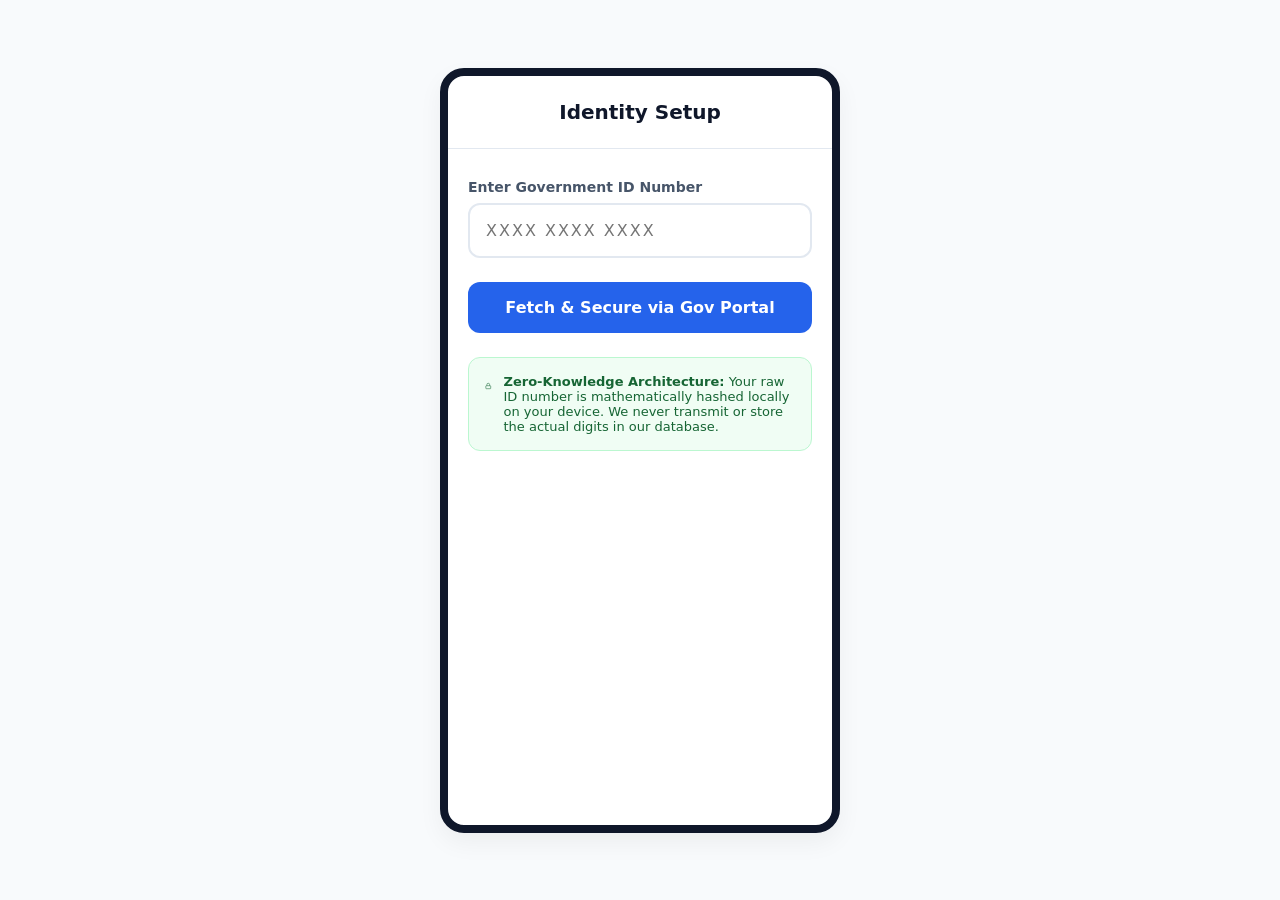
==== register.html @ 55530c34 "registration added" ====
<!DOCTYPE html>
<html lang="en">
<head>
    <meta charset="UTF-8">
    <meta name="viewport" content="width=device-width, initial-scale=1.0">
    <title>SecureStay - Gov ID Registration</title>
    <style>
        * { margin: 0; padding: 0; box-sizing: border-box; font-family: 'Segoe UI', system-ui, sans-serif; }
        body { background-color: #f8fafc; display: flex; justify-content: center; align-items: center; min-height: 100vh; }
        
        /* Mobile Container */
        .app-container {
            background-color: #ffffff;
            width: 100%;
            max-width: 400px;
            height: 100vh;
            max-height: 800px;
            box-shadow: 0 10px 25px rgba(0, 0, 0, 0.05);
            display: flex;
            flex-direction: column;
            position: relative;
        }
        @media (min-width: 450px) {
            .app-container { height: 85vh; border-radius: 24px; border: 8px solid #0f172a; }
        }

        .header { padding: 24px 20px; text-align: center; border-bottom: 1px solid #e2e8f0; }
        .header-title { font-size: 20px; font-weight: 700; color: #0f172a; }

        .content { padding: 30px 20px; flex: 1; }
        
        .form-group { margin-bottom: 24px; }
        .label { display: block; font-size: 14px; font-weight: 600; color: #475569; margin-bottom: 8px; }
        
        .input-field {
            width: 100%; padding: 16px; font-size: 16px;
            border: 2px solid #e2e8f0; border-radius: 12px;
            outline: none; transition: border-color 0.2s;
            letter-spacing: 2px;
        }
        .input-field:focus { border-color: #3b82f6; }

        .btn-primary {
            width: 100%; padding: 16px; background-color: #2563eb;
            color: white; border: none; border-radius: 12px;
            font-size: 16px; font-weight: 600; cursor: pointer;
            transition: background 0.2s; display: flex; justify-content: center; align-items: center; gap: 8px;
        }
        .btn-primary:hover { background-color: #1d4ed8; }
        .btn-primary:disabled { background-color: #94a3b8; cursor: not-allowed; }

        .security-note {
            margin-top: 24px; padding: 16px; background-color: #f0fdf4;
            border: 1px solid #bbf7d0; border-radius: 12px;
            font-size: 13px; color: #166534; display: flex; gap: 12px;
        }

        #status-box {
            margin-top: 20px; text-align: center; font-size: 14px; font-weight: 600; color: #3b82f6;
        }

        /* Loading Spinner */
        .spinner {
            border: 3px solid rgba(255,255,255,0.3); border-radius: 50%;
            border-top: 3px solid white; width: 20px; height: 20px;
            animation: spin 1s linear infinite; display: none;
        }
        @keyframes spin { 0% { transform: rotate(0deg); } 100% { transform: rotate(360deg); } }
    </style>
</head>
<body>

    <div class="app-container">
        <header class="header">
            <div class="header-title">Identity Setup</div>
        </header>

        <div class="content">
            <div class="form-group">
                <label class="label">Enter Government ID Number</label>
                <!-- Type is tel to bring up number pad on mobile -->
                <input type="tel" id="govIdInput" class="input-field" placeholder="XXXX XXXX XXXX" maxlength="14" autocomplete="off">
            </div>

            <button id="verifyBtn" class="btn-primary" onclick="processRegistration()">
                <div class="spinner" id="spinner"></div>
                <span id="btnText">Fetch & Secure via Gov Portal</span>
            </button>

            <div id="status-box"></div>

            <div class="security-note">
                <svg width="24" height="24" viewBox="0 0 24 24" fill="none" stroke="currentColor" stroke-width="2">
                    <rect x="3" y="11" width="18" height="11" rx="2" ry="2"></rect>
                    <path d="M7 11V7a5 5 0 0 1 10 0v4"></path>
                </svg>
                <p><strong>Zero-Knowledge Architecture:</strong> Your raw ID number is mathematically hashed locally on your device. We never transmit or store the actual digits in our database.</p>
            </div>
        </div>
    </div>

    <script>
        // Formats the input with spaces for readability (XXXX XXXX XXXX)
        document.getElementById('govIdInput').addEventListener('input', function (e) {
            let target = e.target;
            let val = target.value.replace(/\D/g, '').substring(0, 12);
            target.value = val != '' ? val.match(/.{1,4}/g).join(' ') : '';
        });

        async function processRegistration() {
            const rawInput = document.getElementById('govIdInput').value.replace(/\s/g, '');
            const btn = document.getElementById('verifyBtn');
            const spinner = document.getElementById('spinner');
            const btnText = document.getElementById('btnText');
            const statusBox = document.getElementById('status-box');

            if (rawInput.length !== 12) {
                alert("Please enter a valid 12-digit ID number.");
                return;
            }

            // UI Loading State
            btn.disabled = true;
            spinner.style.display = 'block';
            btnText.innerText = 'Connecting to Gov API...';
            statusBox.innerText = 'Authenticating with DigiLocker Sandbox...';

            try {
                // STEP 1: Hash the ID on the client side (Crucial for Privacy)
                // This converts the ID into an irreversible string of characters
                const encoder = new TextEncoder();
                const data = encoder.encode(rawInput);
                const hashBuffer = await crypto.subtle.digest('SHA-256', data);
                const hashArray = Array.from(new Uint8Array(hashBuffer));
                const hashedId = hashArray.map(b => b.toString(16).padStart(2, '0')).join('');
                
                const lastFour = rawInput.slice(-4);

                // STEP 2: Simulate fetching verified data from Gov Portal
                setTimeout(() => {
                    statusBox.innerText = 'Data retrieved. Securing and uploading to Firebase...';
                    
                    // The data we hypothetically received from the Gov API
                    const verifiedGovData = {
                        fullName: "John Sharma",
                        dob: "1995-08-15",
                        photoReference: "base64_string_of_face_photo", // This will be used by the kiosk later
                        isVerified: true
                    };

                    // STEP 3: Create the Firebase payload using only safe data
                    const firebasePayload = {
                        idHash: hashedId,
                        displayId: `[Redacted] - Last 4: ${lastFour}`,
                        name: verifiedGovData.fullName,
                        photoData: verifiedGovData.photoReference,
                        timestamp: new Date().toISOString()
                    };

                    console.log("✅ Ready for Firestore upload:", firebasePayload);
                    // Actual Firebase Code would go here:
                    // await setDoc(doc(db, "government_citizens", hashedId), firebasePayload);

                    // STEP 4: Success state
                    setTimeout(() => {
                        spinner.style.display = 'none';
                        btnText.innerText = 'Identity Secured';
                        btn.style.backgroundColor = '#166534';
                        statusBox.style.color = '#166534';
                        statusBox.innerText = 'Registration Complete! Loading Wallet...';
                        
                        // Redirect to the Wallet screen built in Step 2
                        // window.location.href = 'wallet.html';
                    }, 1500);

                }, 1500);

            } catch (error) {
                console.error("Hashing failed:", error);
                statusBox.innerText = 'Security error occurred.';
                btn.disabled = false;
            }
        }
    </script>
</body>
</html>
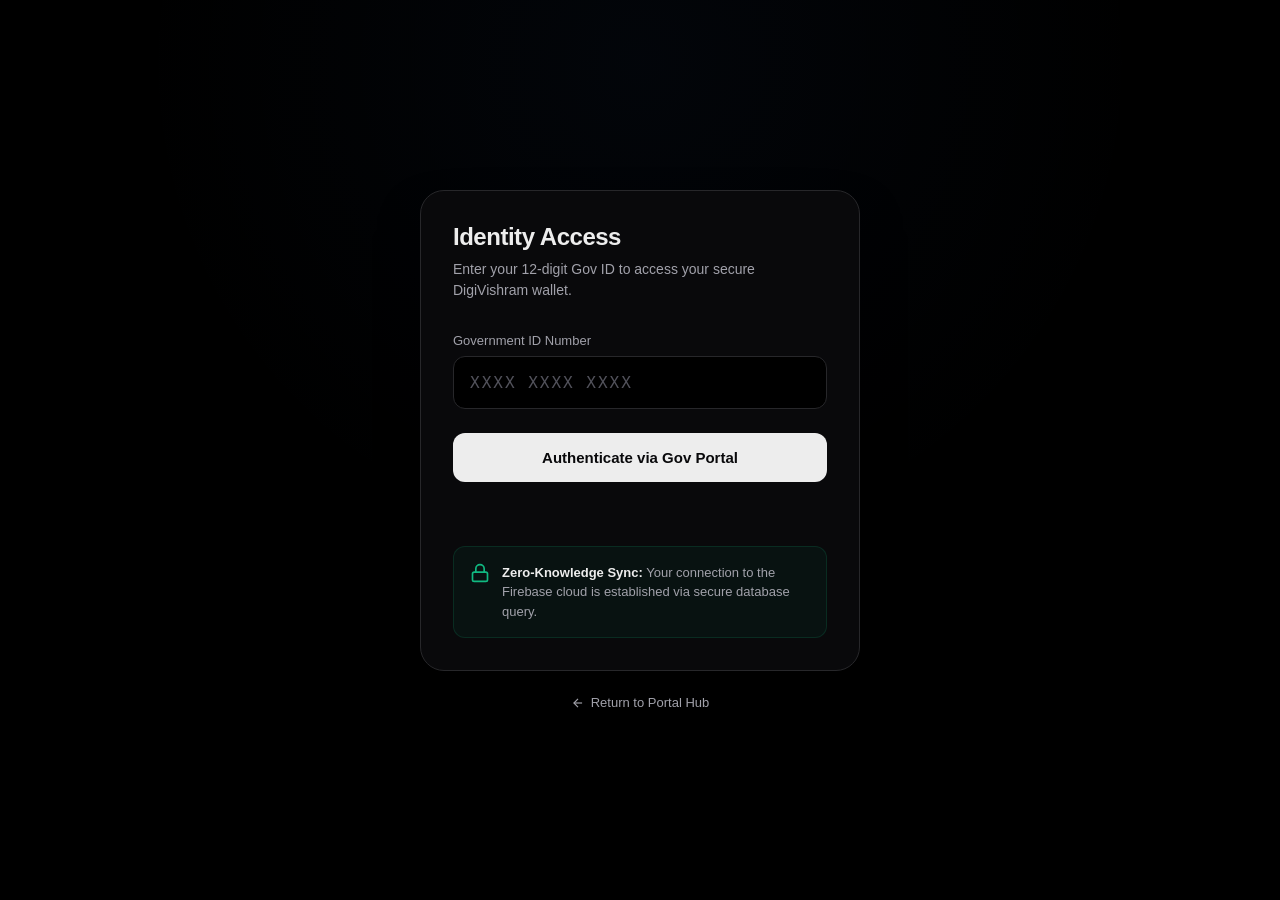
==== commit 48388bf8: "Final_internal_SIH" ====
--- a/register.html
+++ b/register.html
@@ -3,111 +3,186 @@
 <head>
     <meta charset="UTF-8">
     <meta name="viewport" content="width=device-width, initial-scale=1.0">
-    <title>SecureStay - Gov ID Registration</title>
+    <title>DigiVishram - Guest Access</title>
     <style>
-        * { margin: 0; padding: 0; box-sizing: border-box; font-family: 'Segoe UI', system-ui, sans-serif; }
-        body { background-color: #f8fafc; display: flex; justify-content: center; align-items: center; min-height: 100vh; }
-        
-        /* Mobile Container */
-        .app-container {
-            background-color: #ffffff;
-            width: 100%;
-            max-width: 400px;
-            height: 100vh;
-            max-height: 800px;
-            box-shadow: 0 10px 25px rgba(0, 0, 0, 0.05);
-            display: flex;
+        /* =========================================
+           ULTRA-MODERN RESET & BASE 
+           ========================================= */
+        * { margin: 0; padding: 0; box-sizing: border-box; font-family: 'Inter', -apple-system, BlinkMacSystemFont, 'Segoe UI', Roboto, Helvetica, Arial, sans-serif; }
+        
+        body { 
+            background-color: #000000; /* Pure OLED Black */
+            color: #ededed;
+            display: flex; justify-content: center; align-items: center; 
+            min-height: 100vh; padding: 20px;
+            overflow: hidden;
             flex-direction: column;
-            position: relative;
-        }
-        @media (min-width: 450px) {
-            .app-container { height: 85vh; border-radius: 24px; border: 8px solid #0f172a; }
-        }
-
-        .header { padding: 24px 20px; text-align: center; border-bottom: 1px solid #e2e8f0; }
-        .header-title { font-size: 20px; font-weight: 700; color: #0f172a; }
-
-        .content { padding: 30px 20px; flex: 1; }
-        
-        .form-group { margin-bottom: 24px; }
-        .label { display: block; font-size: 14px; font-weight: 600; color: #475569; margin-bottom: 8px; }
-        
-        .input-field {
-            width: 100%; padding: 16px; font-size: 16px;
-            border: 2px solid #e2e8f0; border-radius: 12px;
-            outline: none; transition: border-color 0.2s;
-            letter-spacing: 2px;
-        }
-        .input-field:focus { border-color: #3b82f6; }
-
-        .btn-primary {
-            width: 100%; padding: 16px; background-color: #2563eb;
-            color: white; border: none; border-radius: 12px;
-            font-size: 16px; font-weight: 600; cursor: pointer;
-            transition: background 0.2s; display: flex; justify-content: center; align-items: center; gap: 8px;
-        }
-        .btn-primary:hover { background-color: #1d4ed8; }
-        .btn-primary:disabled { background-color: #94a3b8; cursor: not-allowed; }
-
-        .security-note {
-            margin-top: 24px; padding: 16px; background-color: #f0fdf4;
-            border: 1px solid #bbf7d0; border-radius: 12px;
-            font-size: 13px; color: #166534; display: flex; gap: 12px;
-        }
-
-        #status-box {
-            margin-top: 20px; text-align: center; font-size: 14px; font-weight: 600; color: #3b82f6;
-        }
-
-        /* Loading Spinner */
-        .spinner {
-            border: 3px solid rgba(255,255,255,0.3); border-radius: 50%;
-            border-top: 3px solid white; width: 20px; height: 20px;
-            animation: spin 1s linear infinite; display: none;
+        }
+
+        /* Subtle Background Glow */
+        .background-glow {
+            position: absolute; top: -50%; left: 50%; transform: translateX(-50%);
+            width: 80vw; height: 80vw;
+            background: radial-gradient(circle, rgba(59, 130, 246, 0.04) 0%, rgba(0, 0, 0, 0) 70%);
+            z-index: -1; pointer-events: none;
+        }
+
+        /* =========================================
+           LOGIN MODAL STYLING
+           ========================================= */
+        .app-container { 
+            background: #09090b; 
+            width: 100%; max-width: 440px; 
+            border-radius: 24px; 
+            border: 1px solid #27272a;
+            box-shadow: 0 25px 50px -12px rgba(0, 0, 0, 0.5); 
+            display: flex; flex-direction: column; 
+            overflow: hidden;
+            animation: fadeUp 0.6s cubic-bezier(0.2, 0.8, 0.2, 1) forwards;
+        }
+
+        @keyframes fadeUp {
+            0% { opacity: 0; transform: translateY(20px); }
+            100% { opacity: 1; transform: translateY(0); }
+        }
+
+        .header { 
+            padding: 32px 32px 16px 32px; 
+            text-align: left; 
+        }
+        
+        .header-title { 
+            font-size: 24px; font-weight: 700; letter-spacing: -0.02em;
+            color: #ededed; margin-bottom: 8px;
+        }
+
+        .header-subtitle {
+            font-size: 14px; color: #a1a1aa; line-height: 1.5;
+        }
+
+        .content { padding: 0 32px 32px 32px; }
+
+        .form-group { margin-bottom: 24px; margin-top: 16px; }
+        .label { display: block; font-size: 13px; font-weight: 500; color: #a1a1aa; margin-bottom: 8px; }
+        
+        .input-field { 
+            width: 100%; padding: 16px; font-size: 16px; 
+            background-color: #000000; 
+            border: 1px solid #27272a; 
+            border-radius: 12px; color: #ededed; 
+            outline: none; transition: all 0.2s; 
+            letter-spacing: 2px; font-family: monospace;
+        }
+        
+        .input-field:focus { 
+            border-color: #3b82f6; 
+            box-shadow: 0 0 0 1px #3b82f6; 
+        }
+        
+        .input-field::placeholder { color: #52525b; }
+
+        /* High-Contrast Primary Action Button */
+        .btn-primary { 
+            width: 100%; padding: 16px; 
+            background-color: #ededed; 
+            color: #09090b; border: none; 
+            border-radius: 12px; font-size: 15px; 
+            font-weight: 600; cursor: pointer; 
+            transition: all 0.2s; 
+            display: flex; justify-content: center; align-items: center; gap: 10px; 
+        }
+        
+        .btn-primary:hover:not(:disabled) { 
+            background-color: #ffffff; 
+            transform: translateY(-1px); 
+            box-shadow: 0 4px 12px rgba(255,255,255,0.1); 
+        }
+        
+        .btn-primary:disabled { 
+            background-color: #27272a; color: #52525b; cursor: not-allowed; 
+        }
+
+        /* Modern Dark Mode Security Note */
+        .security-note { 
+            margin-top: 24px; padding: 16px; 
+            background-color: rgba(16, 185, 129, 0.05); 
+            border: 1px solid rgba(16, 185, 129, 0.15); 
+            border-radius: 12px; font-size: 13px; 
+            color: #a1a1aa; display: flex; gap: 12px; align-items: flex-start; line-height: 1.5;
+        }
+        .security-note svg { stroke: #10b981; flex-shrink: 0; }
+        .security-note strong { color: #ededed; }
+
+        #status-box { margin-top: 20px; text-align: center; font-size: 14px; font-weight: 500; min-height: 20px; }
+
+        .spinner { 
+            border: 2px solid rgba(9,9,11,0.2); border-radius: 50%; 
+            border-top: 2px solid #09090b; width: 18px; height: 18px; 
+            animation: spin 0.8s linear infinite; display: none; 
         }
         @keyframes spin { 0% { transform: rotate(0deg); } 100% { transform: rotate(360deg); } }
+
+        /* Back Button */
+        .back-link {
+            margin-top: 24px; color: #a1a1aa; text-decoration: none;
+            font-size: 13px; display: flex; align-items: center; gap: 6px;
+            transition: color 0.2s;
+            animation: fadeUp 0.8s cubic-bezier(0.2, 0.8, 0.2, 1) forwards;
+        }
+        .back-link:hover { color: #ededed; }
+        .back-link svg { width: 14px; height: 14px; }
+
     </style>
 </head>
 <body>
 
+    <div class="background-glow"></div>
+
     <div class="app-container">
         <header class="header">
-            <div class="header-title">Identity Setup</div>
+            <h1 class="header-title">Identity Access</h1>
+            <p class="header-subtitle">Enter your 12-digit Gov ID to access your secure DigiVishram wallet.</p>
         </header>
 
         <div class="content">
             <div class="form-group">
-                <label class="label">Enter Government ID Number</label>
-                <!-- Type is tel to bring up number pad on mobile -->
+                <label class="label">Government ID Number</label>
                 <input type="tel" id="govIdInput" class="input-field" placeholder="XXXX XXXX XXXX" maxlength="14" autocomplete="off">
             </div>
-
-            <button id="verifyBtn" class="btn-primary" onclick="processRegistration()">
+            
+            <button id="verifyBtn" class="btn-primary" onclick="processLogin()">
                 <div class="spinner" id="spinner"></div>
-                <span id="btnText">Fetch & Secure via Gov Portal</span>
+                <span id="btnText">Authenticate via Gov Portal</span>
             </button>
-
+            
             <div id="status-box"></div>
-
+            
             <div class="security-note">
-                <svg width="24" height="24" viewBox="0 0 24 24" fill="none" stroke="currentColor" stroke-width="2">
-                    <rect x="3" y="11" width="18" height="11" rx="2" ry="2"></rect>
-                    <path d="M7 11V7a5 5 0 0 1 10 0v4"></path>
+                <svg width="20" height="20" viewBox="0 0 24 24" fill="none" stroke-width="2">
+                    <rect x="3" y="11" width="18" height="11" rx="2" ry="2"></rect><path d="M7 11V7a5 5 0 0 1 10 0v4"></path>
                 </svg>
-                <p><strong>Zero-Knowledge Architecture:</strong> Your raw ID number is mathematically hashed locally on your device. We never transmit or store the actual digits in our database.</p>
+                <div>
+                    <strong>Zero-Knowledge Sync:</strong> Your connection to the Firebase cloud is established via secure database query.
+                </div>
             </div>
         </div>
     </div>
 
+    <a href="index.html" class="back-link">
+        <svg viewBox="0 0 24 24" fill="none" stroke="currentColor" stroke-width="2"><path d="M19 12H5"></path><path d="M12 19l-7-7 7-7"></path></svg>
+        Return to Portal Hub
+    </a>
+
     <script>
-        // Formats the input with spaces for readability (XXXX XXXX XXXX)
+        // Formats the input to add spaces automatically
         document.getElementById('govIdInput').addEventListener('input', function (e) {
             let target = e.target;
             let val = target.value.replace(/\D/g, '').substring(0, 12);
             target.value = val != '' ? val.match(/.{1,4}/g).join(' ') : '';
         });
 
-        async function processRegistration() {
+        // The Firebase Search Logic (Untouched, perfectly stable)
+        async function processLogin() {
             const rawInput = document.getElementById('govIdInput').value.replace(/\s/g, '');
             const btn = document.getElementById('verifyBtn');
             const spinner = document.getElementById('spinner');
@@ -115,70 +190,69 @@
             const statusBox = document.getElementById('status-box');
 
             if (rawInput.length !== 12) {
-                alert("Please enter a valid 12-digit ID number.");
+                alert("Please enter a valid 12-digit ID number."); 
                 return;
             }
 
-            // UI Loading State
-            btn.disabled = true;
-            spinner.style.display = 'block';
-            btnText.innerText = 'Connecting to Gov API...';
-            statusBox.innerText = 'Authenticating with DigiLocker Sandbox...';
+            btn.disabled = true; 
+            spinner.style.display = 'block'; 
+            btnText.innerText = 'Searching Database...';
+            statusBox.style.color = "#3b82f6"; 
+            statusBox.innerText = 'Connecting to Firebase...';
 
             try {
-                // STEP 1: Hash the ID on the client side (Crucial for Privacy)
-                // This converts the ID into an irreversible string of characters
-                const encoder = new TextEncoder();
-                const data = encoder.encode(rawInput);
-                const hashBuffer = await crypto.subtle.digest('SHA-256', data);
-                const hashArray = Array.from(new Uint8Array(hashBuffer));
-                const hashedId = hashArray.map(b => b.toString(16).padStart(2, '0')).join('');
-                
-                const lastFour = rawInput.slice(-4);
-
-                // STEP 2: Simulate fetching verified data from Gov Portal
-                setTimeout(() => {
-                    statusBox.innerText = 'Data retrieved. Securing and uploading to Firebase...';
+                // Search the Firebase Database for the 12-digit number
+                const queryUrl = "https://firestore.googleapis.com/v1/projects/yatrisathi-4e0fb/databases/(default)/documents:runQuery";
+                const queryBody = {
+                    structuredQuery: {
+                        from: [{ collectionId: "government_citizens" }],
+                        where: {
+                            fieldFilter: {
+                                field: { fieldPath: "aadharNumber" },
+                                op: "EQUAL",
+                                value: { stringValue: rawInput }
+                            }
+                        }
+                    }
+                };
+
+                const response = await fetch(queryUrl, {
+                    method: 'POST',
+                    headers: { 'Content-Type': 'application/json' },
+                    body: JSON.stringify(queryBody)
+                });
+
+                const data = await response.json();
+
+                // If Firebase finds a match, log the user in
+                if (data[0] && data[0].document) {
+                    const doc = data[0].document;
+                    const realName = doc.fields.fullName.stringValue;
                     
-                    // The data we hypothetically received from the Gov API
-                    const verifiedGovData = {
-                        fullName: "John Sharma",
-                        dob: "1995-08-15",
-                        photoReference: "base64_string_of_face_photo", // This will be used by the kiosk later
-                        isVerified: true
-                    };
-
-                    // STEP 3: Create the Firebase payload using only safe data
-                    const firebasePayload = {
-                        idHash: hashedId,
-                        displayId: `[Redacted] - Last 4: ${lastFour}`,
-                        name: verifiedGovData.fullName,
-                        photoData: verifiedGovData.photoReference,
-                        timestamp: new Date().toISOString()
-                    };
-
-                    console.log("✅ Ready for Firestore upload:", firebasePayload);
-                    // Actual Firebase Code would go here:
-                    // await setDoc(doc(db, "government_citizens", hashedId), firebasePayload);
-
-                    // STEP 4: Success state
+                    const cleanDocId = doc.fields.customId.stringValue;
+
+                    statusBox.style.color = "#10b981";
+                    statusBox.innerText = `Identity Verified! Welcome, ${realName}. Redirecting...`;
+
                     setTimeout(() => {
-                        spinner.style.display = 'none';
-                        btnText.innerText = 'Identity Secured';
-                        btn.style.backgroundColor = '#166534';
-                        statusBox.style.color = '#166534';
-                        statusBox.innerText = 'Registration Complete! Loading Wallet...';
-                        
-                        // Redirect to the Wallet screen built in Step 2
-                        // window.location.href = 'wallet.html';
+                        window.location.href = `wallet.html?auth=${cleanDocId}`;
                     }, 1500);
 
-                }, 1500);
+                } else {
+                    statusBox.style.color = "#ef4444";
+                    statusBox.innerText = 'Identity not found in Cloud. Please register at the Kiosk.';
+                    btn.disabled = false; 
+                    spinner.style.display = 'none'; 
+                    btnText.innerText = 'Try Again';
+                }
 
             } catch (error) {
-                console.error("Hashing failed:", error);
-                statusBox.innerText = 'Security error occurred.';
-                btn.disabled = false;
+                console.error(error);
+                statusBox.style.color = "#ef4444"; 
+                statusBox.innerText = 'Database connection error.';
+                btn.disabled = false; 
+                spinner.style.display = 'none'; 
+                btnText.innerText = 'Try Again';
             }
         }
     </script>
